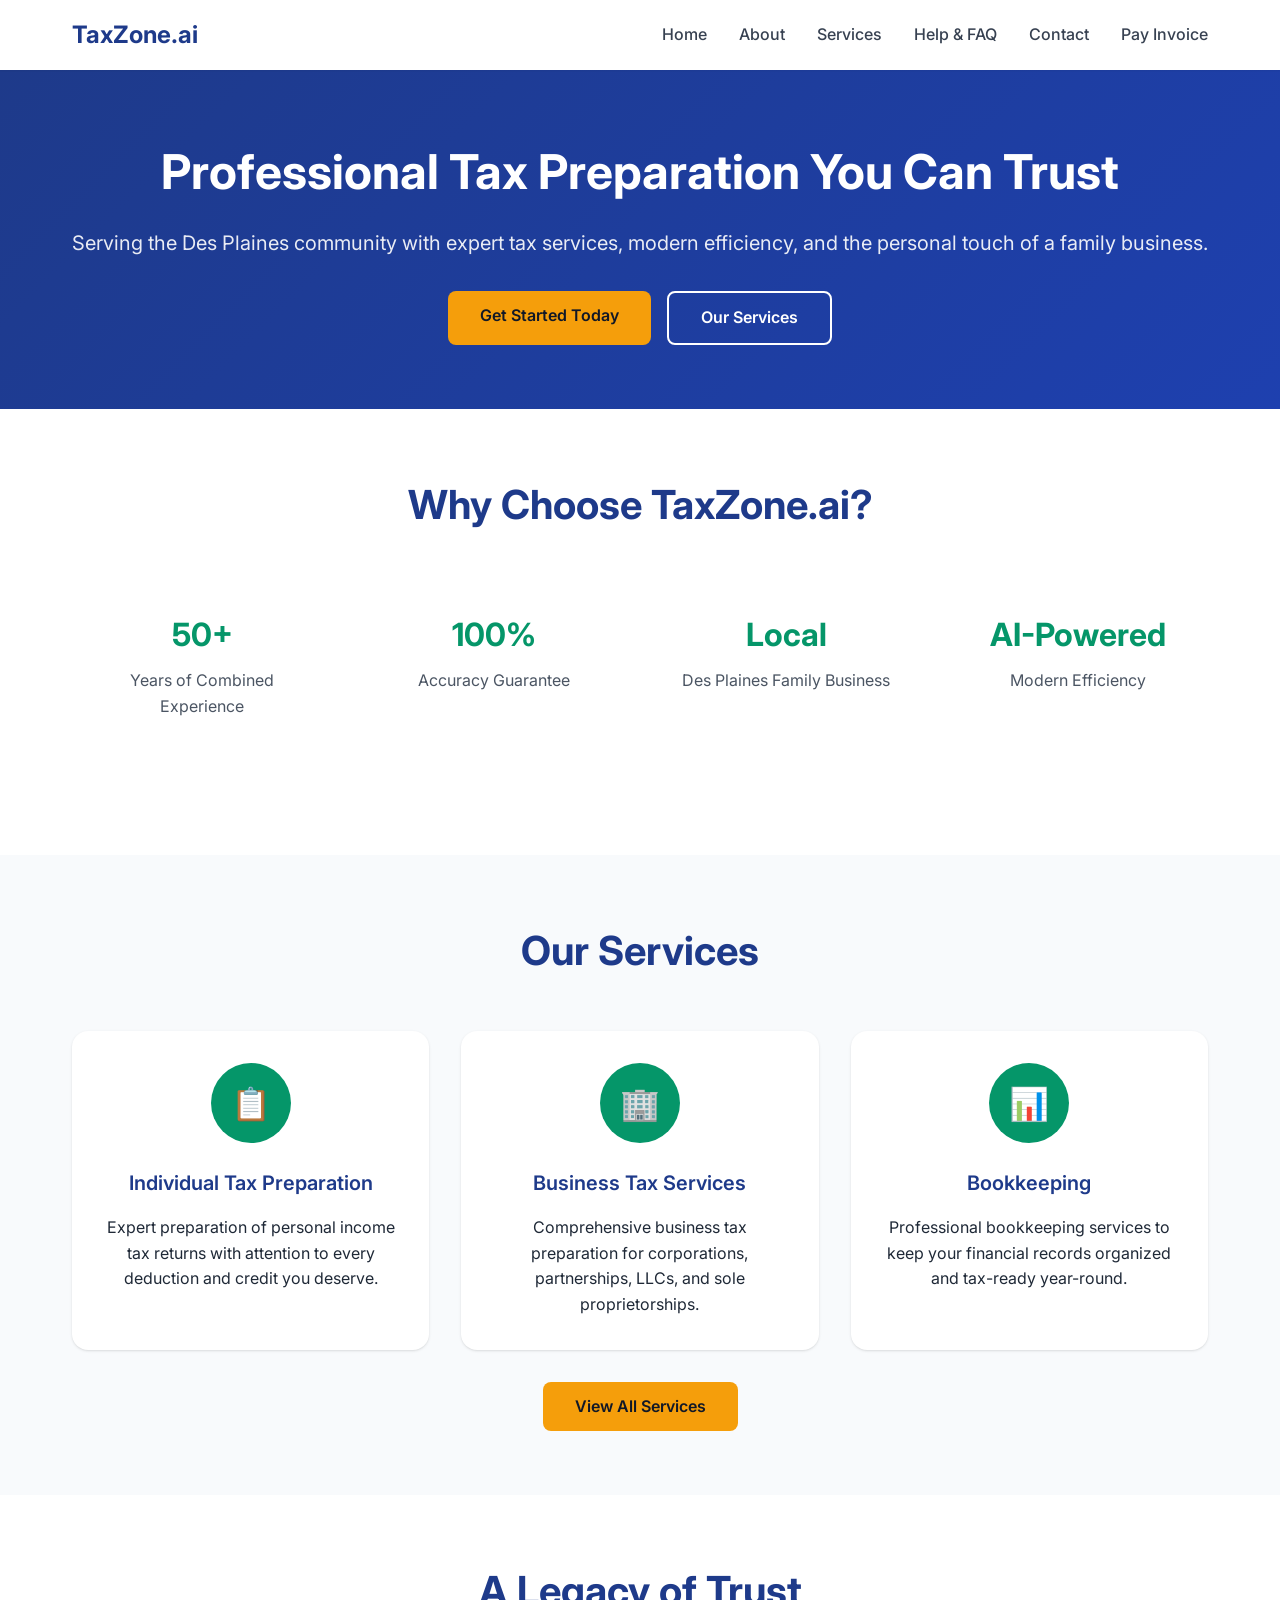
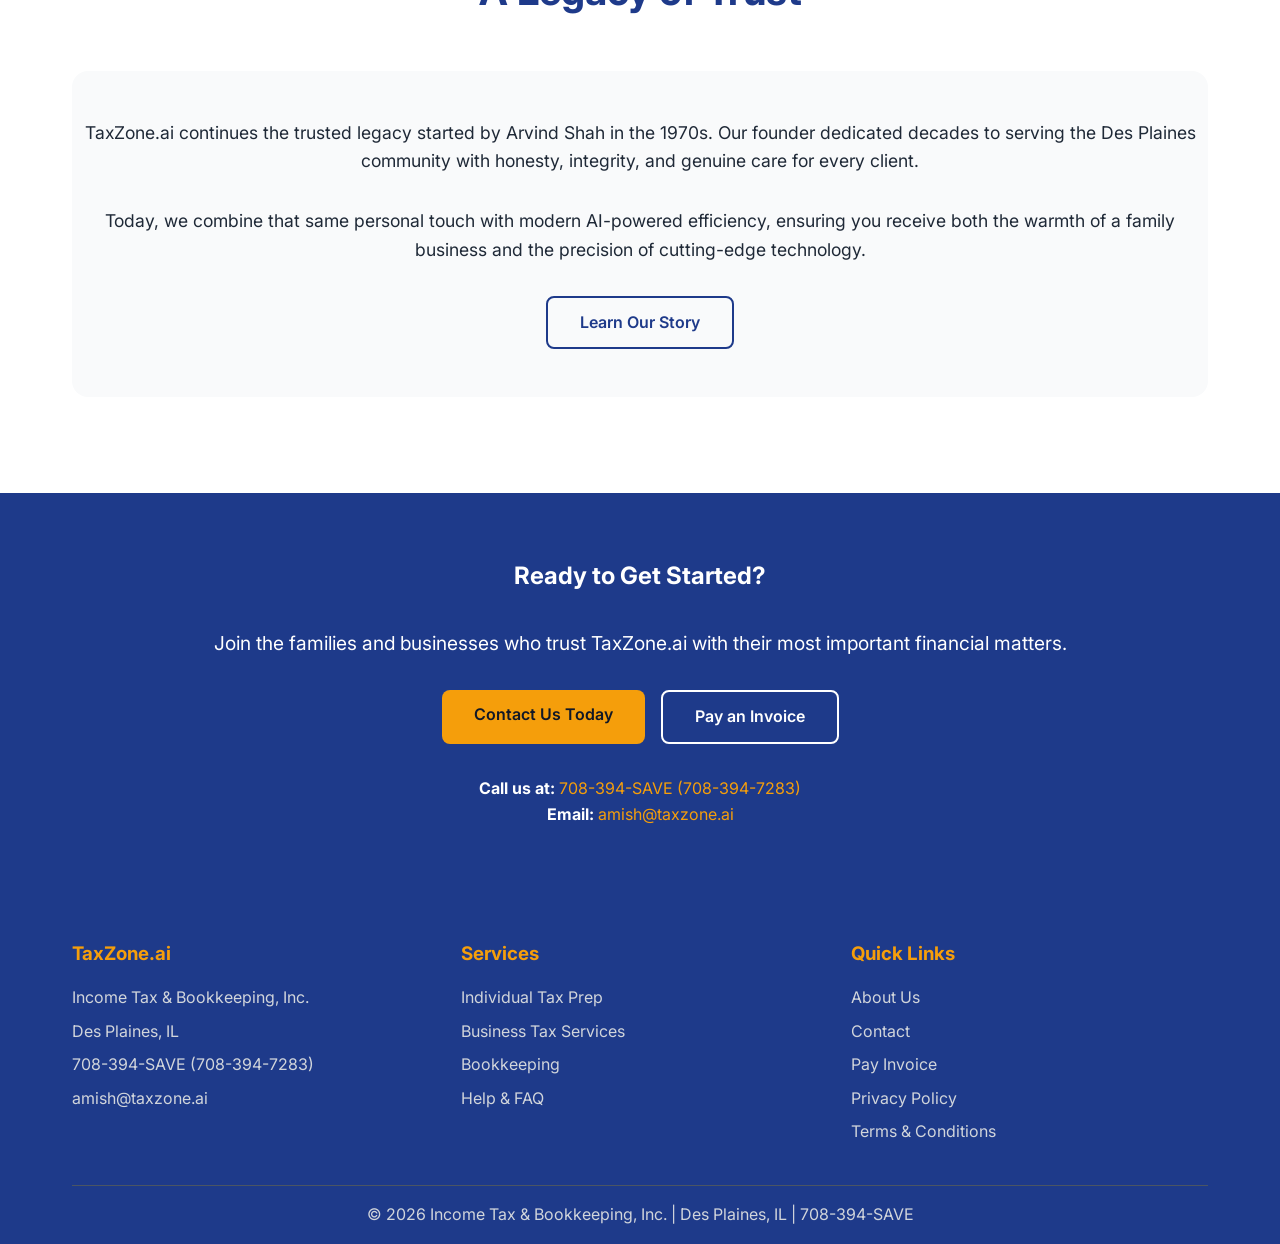
==== index.html @ b4dc51b7 "Initial taxzone.ai website" ====
<!DOCTYPE html>
<html lang="en">
<head>
    <meta charset="UTF-8">
    <meta name="viewport" content="width=device-width, initial-scale=1.0">
    <title>TaxZone.ai - Professional Tax Preparation in Des Plaines, IL | Income Tax & Bookkeeping, Inc.</title>
    <meta name="description" content="Professional tax preparation services in Des Plaines, IL. Individual taxes, business taxes, and bookkeeping by Income Tax & Bookkeeping, Inc. Call 708-394-SAVE.">
    <link rel="stylesheet" href="css/style.css">
</head>
<body>
    <header>
        <nav>
            <a href="index.html" class="logo">TaxZone.ai</a>
            <ul class="nav-links">
                <li><a href="index.html">Home</a></li>
                <li><a href="about.html">About</a></li>
                <li><a href="services.html">Services</a></li>
                <li><a href="help.html">Help & FAQ</a></li>
                <li><a href="contact.html">Contact</a></li>
                <li><a href="pay.html">Pay Invoice</a></li>
            </ul>
            <div class="nav-toggle" onclick="toggleNav()">
                <span></span>
                <span></span>
                <span></span>
            </div>
        </nav>
    </header>

    <main>
        <section class="hero">
            <div class="container">
                <h1>Professional Tax Preparation You Can Trust</h1>
                <p>Serving the Des Plaines community with expert tax services, modern efficiency, and the personal touch of a family business.</p>
                <div class="cta-buttons">
                    <a href="contact.html" class="btn btn-primary">Get Started Today</a>
                    <a href="services.html" class="btn btn-secondary">Our Services</a>
                </div>
            </div>
        </section>

        <section class="section">
            <div class="container">
                <h2 class="section-title">Why Choose TaxZone.ai?</h2>
                <div class="trust-signals">
                    <div class="trust-item">
                        <h4>50+</h4>
                        <p>Years of Combined Experience</p>
                    </div>
                    <div class="trust-item">
                        <h4>100%</h4>
                        <p>Accuracy Guarantee</p>
                    </div>
                    <div class="trust-item">
                        <h4>Local</h4>
                        <p>Des Plaines Family Business</p>
                    </div>
                    <div class="trust-item">
                        <h4>AI-Powered</h4>
                        <p>Modern Efficiency</p>
                    </div>
                </div>
            </div>
        </section>

        <section class="section" style="background: var(--light-bg);">
            <div class="container">
                <h2 class="section-title">Our Services</h2>
                <div class="services-grid">
                    <div class="service-card">
                        <div class="service-icon">📋</div>
                        <h3>Individual Tax Preparation</h3>
                        <p>Expert preparation of personal income tax returns with attention to every deduction and credit you deserve.</p>
                    </div>
                    <div class="service-card">
                        <div class="service-icon">🏢</div>
                        <h3>Business Tax Services</h3>
                        <p>Comprehensive business tax preparation for corporations, partnerships, LLCs, and sole proprietorships.</p>
                    </div>
                    <div class="service-card">
                        <div class="service-icon">📊</div>
                        <h3>Bookkeeping</h3>
                        <p>Professional bookkeeping services to keep your financial records organized and tax-ready year-round.</p>
                    </div>
                </div>
                <div class="text-center mt-4">
                    <a href="services.html" class="btn btn-primary">View All Services</a>
                </div>
            </div>
        </section>

        <section class="section">
            <div class="container">
                <h2 class="section-title">A Legacy of Trust</h2>
                <div class="memorial" style="text-align: center;">
                    <p style="font-size: 1.1rem; margin-bottom: 2rem;">TaxZone.ai continues the trusted legacy started by Arvind Shah in the 1970s. Our founder dedicated decades to serving the Des Plaines community with honesty, integrity, and genuine care for every client.</p>
                    <p style="font-size: 1.1rem; margin-bottom: 2rem;">Today, we combine that same personal touch with modern AI-powered efficiency, ensuring you receive both the warmth of a family business and the precision of cutting-edge technology.</p>
                    <a href="about.html" class="btn btn-secondary" style="color: var(--primary-navy); border-color: var(--primary-navy);">Learn Our Story</a>
                </div>
            </div>
        </section>

        <section class="section" style="background: var(--primary-navy); color: white;">
            <div class="container text-center">
                <h2 style="color: white; margin-bottom: 2rem;">Ready to Get Started?</h2>
                <p style="font-size: 1.2rem; margin-bottom: 2rem;">Join the families and businesses who trust TaxZone.ai with their most important financial matters.</p>
                <div class="cta-buttons">
                    <a href="contact.html" class="btn btn-primary">Contact Us Today</a>
                    <a href="pay.html" class="btn btn-secondary">Pay an Invoice</a>
                </div>
                <div style="margin-top: 2rem;">
                    <p><strong>Call us at:</strong> <a href="tel:7083947283" style="color: var(--accent-gold); text-decoration: none;">708-394-SAVE (708-394-7283)</a></p>
                    <p><strong>Email:</strong> <a href="mailto:amish@taxzone.ai" style="color: var(--accent-gold); text-decoration: none;">amish@taxzone.ai</a></p>
                </div>
            </div>
        </section>
    </main>

    <footer>
        <div class="container">
            <div class="footer-content">
                <div class="footer-section">
                    <h3>TaxZone.ai</h3>
                    <p>Income Tax & Bookkeeping, Inc.</p>
                    <p>Des Plaines, IL</p>
                    <p>708-394-SAVE (708-394-7283)</p>
                    <a href="mailto:amish@taxzone.ai">amish@taxzone.ai</a>
                </div>
                <div class="footer-section">
                    <h3>Services</h3>
                    <a href="services.html">Individual Tax Prep</a>
                    <a href="services.html">Business Tax Services</a>
                    <a href="services.html">Bookkeeping</a>
                    <a href="help.html">Help & FAQ</a>
                </div>
                <div class="footer-section">
                    <h3>Quick Links</h3>
                    <a href="about.html">About Us</a>
                    <a href="contact.html">Contact</a>
                    <a href="pay.html">Pay Invoice</a>
                    <a href="privacy.html">Privacy Policy</a>
                    <a href="terms.html">Terms & Conditions</a>
                </div>
            </div>
            <div class="footer-bottom">
                <p>© 2026 Income Tax & Bookkeeping, Inc. | Des Plaines, IL | 708-394-SAVE</p>
            </div>
        </div>
    </footer>

    <script>
        function toggleNav() {
            const navLinks = document.querySelector('.nav-links');
            navLinks.classList.toggle('active');
        }

        // FAQ functionality (for other pages)
        function toggleFaq(element) {
            element.classList.toggle('active');
        }

        // Close mobile menu when clicking on a link
        document.querySelectorAll('.nav-links a').forEach(link => {
            link.addEventListener('click', () => {
                document.querySelector('.nav-links').classList.remove('active');
            });
        });
    </script>
</body>
</html>
---- css/style.css ----
@import url('https://fonts.googleapis.com/css2?family=Inter:wght@300;400;500;600;700&display=swap');

:root {
  --primary-navy: #1e3a8a;
  --primary-dark: #1e40af;
  --accent-gold: #f59e0b;
  --accent-green: #059669;
  --light-bg: #f8fafc;
  --white: #ffffff;
  --gray-50: #f9fafb;
  --gray-100: #f3f4f6;
  --gray-200: #e5e7eb;
  --gray-300: #d1d5db;
  --gray-600: #4b5563;
  --gray-700: #374151;
  --gray-800: #1f2937;
  --gray-900: #111827;
  --shadow-sm: 0 1px 2px 0 rgb(0 0 0 / 0.05);
  --shadow: 0 1px 3px 0 rgb(0 0 0 / 0.1), 0 1px 2px -1px rgb(0 0 0 / 0.1);
  --shadow-lg: 0 10px 15px -3px rgb(0 0 0 / 0.1), 0 4px 6px -4px rgb(0 0 0 / 0.1);
}

* {
  margin: 0;
  padding: 0;
  box-sizing: border-box;
}

body {
  font-family: 'Inter', -apple-system, BlinkMacSystemFont, 'Segoe UI', Roboto, sans-serif;
  line-height: 1.6;
  color: var(--gray-800);
  background-color: var(--white);
}

/* Header & Navigation */
header {
  background: var(--white);
  box-shadow: var(--shadow-sm);
  position: sticky;
  top: 0;
  z-index: 100;
}

nav {
  max-width: 1200px;
  margin: 0 auto;
  padding: 1rem 2rem;
  display: flex;
  justify-content: space-between;
  align-items: center;
}

.logo {
  font-size: 1.5rem;
  font-weight: 700;
  color: var(--primary-navy);
  text-decoration: none;
}

.nav-links {
  display: flex;
  list-style: none;
  gap: 2rem;
}

.nav-links a {
  color: var(--gray-700);
  text-decoration: none;
  font-weight: 500;
  transition: color 0.3s ease;
}

.nav-links a:hover {
  color: var(--primary-navy);
}

.nav-toggle {
  display: none;
  flex-direction: column;
  cursor: pointer;
}

.nav-toggle span {
  width: 25px;
  height: 3px;
  background: var(--gray-700);
  margin: 3px 0;
  transition: 0.3s;
}

/* Main Content */
main {
  min-height: calc(100vh - 140px);
}

.container {
  max-width: 1200px;
  margin: 0 auto;
  padding: 0 2rem;
}

/* Hero Section */
.hero {
  background: linear-gradient(135deg, var(--primary-navy) 0%, var(--primary-dark) 100%);
  color: var(--white);
  padding: 4rem 0;
  text-align: center;
}

.hero h1 {
  font-size: 3rem;
  font-weight: 700;
  margin-bottom: 1rem;
}

.hero p {
  font-size: 1.25rem;
  margin-bottom: 2rem;
  opacity: 0.9;
}

.cta-buttons {
  display: flex;
  gap: 1rem;
  justify-content: center;
  flex-wrap: wrap;
}

.btn {
  display: inline-block;
  padding: 0.75rem 2rem;
  border-radius: 0.5rem;
  text-decoration: none;
  font-weight: 600;
  text-align: center;
  transition: all 0.3s ease;
  cursor: pointer;
  border: none;
}

.btn-primary {
  background: var(--accent-gold);
  color: var(--gray-900);
}

.btn-primary:hover {
  background: #d97706;
  transform: translateY(-2px);
}

.btn-secondary {
  background: transparent;
  color: var(--white);
  border: 2px solid var(--white);
}

.btn-secondary:hover {
  background: var(--white);
  color: var(--primary-navy);
}

/* Sections */
.section {
  padding: 4rem 0;
}

.section-title {
  font-size: 2.5rem;
  font-weight: 700;
  text-align: center;
  margin-bottom: 3rem;
  color: var(--primary-navy);
}

.section-subtitle {
  font-size: 1.5rem;
  font-weight: 600;
  margin-bottom: 2rem;
  color: var(--primary-navy);
}

/* Services Grid */
.services-grid {
  display: grid;
  grid-template-columns: repeat(auto-fit, minmax(300px, 1fr));
  gap: 2rem;
  margin-top: 2rem;
}

.service-card {
  background: var(--white);
  padding: 2rem;
  border-radius: 1rem;
  box-shadow: var(--shadow);
  text-align: center;
  transition: transform 0.3s ease;
}

.service-card:hover {
  transform: translateY(-5px);
}

.service-icon {
  width: 80px;
  height: 80px;
  background: var(--accent-green);
  border-radius: 50%;
  display: flex;
  align-items: center;
  justify-content: center;
  margin: 0 auto 1.5rem;
  font-size: 2rem;
  color: var(--white);
}

.service-card h3 {
  font-size: 1.25rem;
  font-weight: 600;
  margin-bottom: 1rem;
  color: var(--primary-navy);
}

/* Memorial Section */
.memorial {
  background: var(--gray-50);
  padding: 3rem 0;
  margin: 2rem 0;
  border-radius: 1rem;
}

.memorial-content {
  display: grid;
  grid-template-columns: 200px 1fr;
  gap: 3rem;
  align-items: start;
}

.memorial-photo {
  width: 200px;
  height: 200px;
  border-radius: 50%;
  object-fit: cover;
  border: 5px solid var(--white);
  box-shadow: var(--shadow-lg);
}

.memorial-text h3 {
  color: var(--primary-navy);
  font-size: 1.5rem;
  margin-bottom: 1rem;
}

.memorial-text p {
  margin-bottom: 1rem;
  line-height: 1.7;
}

/* Contact Form */
.contact-form {
  max-width: 600px;
  margin: 2rem auto;
  background: var(--white);
  padding: 2rem;
  border-radius: 1rem;
  box-shadow: var(--shadow);
}

.form-group {
  margin-bottom: 1.5rem;
}

.form-group label {
  display: block;
  margin-bottom: 0.5rem;
  font-weight: 500;
  color: var(--gray-700);
}

.form-group input,
.form-group textarea {
  width: 100%;
  padding: 0.75rem;
  border: 2px solid var(--gray-200);
  border-radius: 0.5rem;
  font-size: 1rem;
  transition: border-color 0.3s ease;
}

.form-group input:focus,
.form-group textarea:focus {
  outline: none;
  border-color: var(--primary-navy);
}

textarea {
  resize: vertical;
  min-height: 120px;
}

/* FAQ */
.faq-item {
  background: var(--white);
  margin-bottom: 1rem;
  border-radius: 0.5rem;
  box-shadow: var(--shadow-sm);
  overflow: hidden;
}

.faq-question {
  padding: 1.5rem;
  background: var(--gray-50);
  cursor: pointer;
  display: flex;
  justify-content: space-between;
  align-items: center;
  font-weight: 600;
  color: var(--primary-navy);
}

.faq-answer {
  padding: 1.5rem;
  border-top: 1px solid var(--gray-200);
  display: none;
}

.faq-item.active .faq-answer {
  display: block;
}

/* Trust Signals */
.trust-signals {
  display: grid;
  grid-template-columns: repeat(auto-fit, minmax(250px, 1fr));
  gap: 2rem;
  margin: 3rem 0;
}

.trust-item {
  text-align: center;
  padding: 1.5rem;
}

.trust-item h4 {
  font-size: 2rem;
  font-weight: 700;
  color: var(--accent-green);
  margin-bottom: 0.5rem;
}

.trust-item p {
  color: var(--gray-600);
}

/* Footer */
footer {
  background: var(--primary-navy);
  color: var(--white);
  padding: 3rem 0 1rem;
  margin-top: auto;
}

.footer-content {
  display: grid;
  grid-template-columns: repeat(auto-fit, minmax(250px, 1fr));
  gap: 2rem;
  margin-bottom: 2rem;
}

.footer-section h3 {
  margin-bottom: 1rem;
  color: var(--accent-gold);
}

.footer-section p,
.footer-section a {
  color: var(--gray-300);
  text-decoration: none;
  margin-bottom: 0.5rem;
  display: block;
}

.footer-section a:hover {
  color: var(--white);
}

.footer-bottom {
  border-top: 1px solid var(--gray-600);
  padding-top: 1rem;
  text-align: center;
  color: var(--gray-300);
}

/* Responsive Design */
@media (max-width: 768px) {
  .nav-links {
    position: fixed;
    top: 70px;
    left: -100%;
    width: 100%;
    height: calc(100vh - 70px);
    background: var(--white);
    flex-direction: column;
    justify-content: start;
    align-items: center;
    padding-top: 2rem;
    transition: left 0.3s ease;
  }

  .nav-links.active {
    left: 0;
  }

  .nav-toggle {
    display: flex;
  }

  .hero h1 {
    font-size: 2rem;
  }

  .hero p {
    font-size: 1rem;
  }

  .cta-buttons {
    flex-direction: column;
    align-items: center;
  }

  .section-title {
    font-size: 2rem;
  }

  .memorial-content {
    grid-template-columns: 1fr;
    text-align: center;
  }

  .memorial-photo {
    margin: 0 auto;
  }

  .services-grid {
    grid-template-columns: 1fr;
  }

  .trust-signals {
    grid-template-columns: 1fr;
  }

  .footer-content {
    grid-template-columns: 1fr;
    text-align: center;
  }
}

@media (max-width: 480px) {
  .container {
    padding: 0 1rem;
  }

  nav {
    padding: 1rem;
  }

  .hero {
    padding: 2rem 0;
  }

  .section {
    padding: 2rem 0;
  }
}

/* Utility Classes */
.text-center {
  text-align: center;
}

.text-gold {
  color: var(--accent-gold);
}

.text-green {
  color: var(--accent-green);
}

.mb-2 {
  margin-bottom: 1rem;
}

.mb-4 {
  margin-bottom: 2rem;
}

.mt-4 {
  margin-top: 2rem;
}
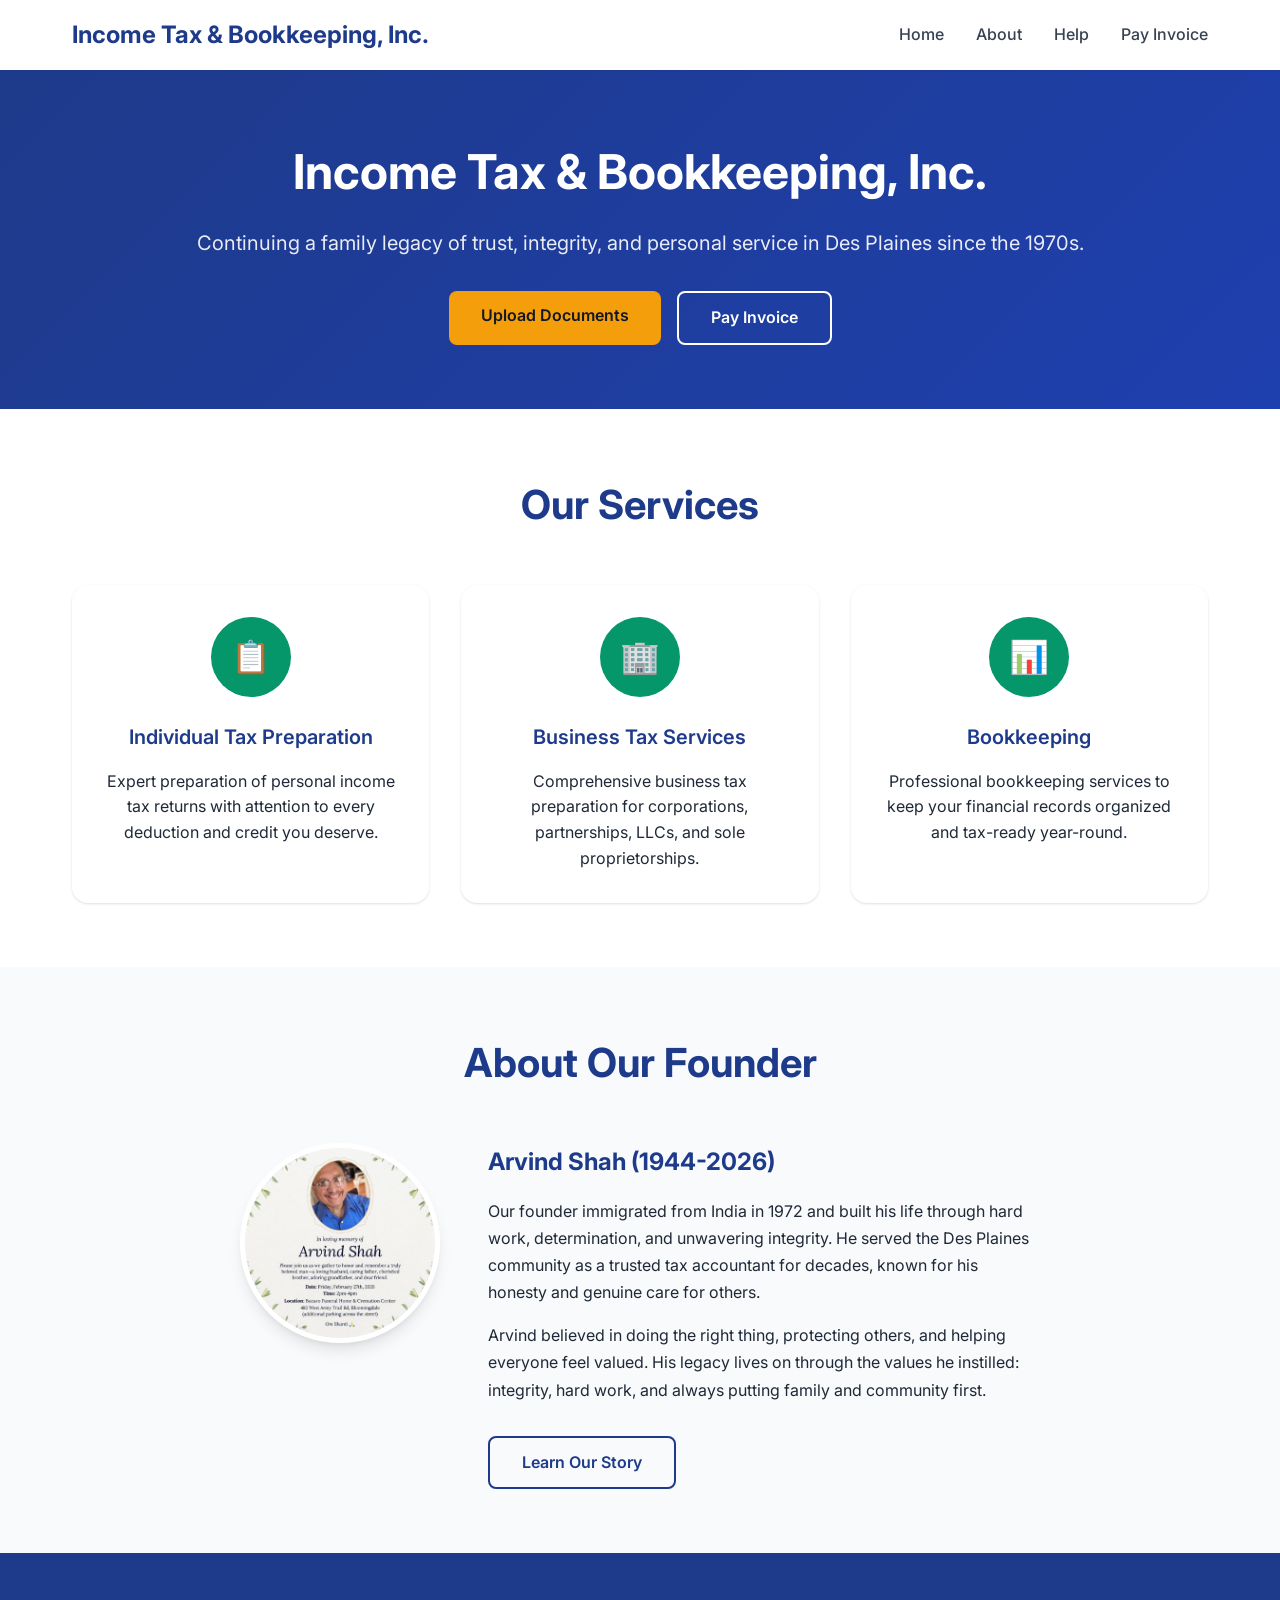
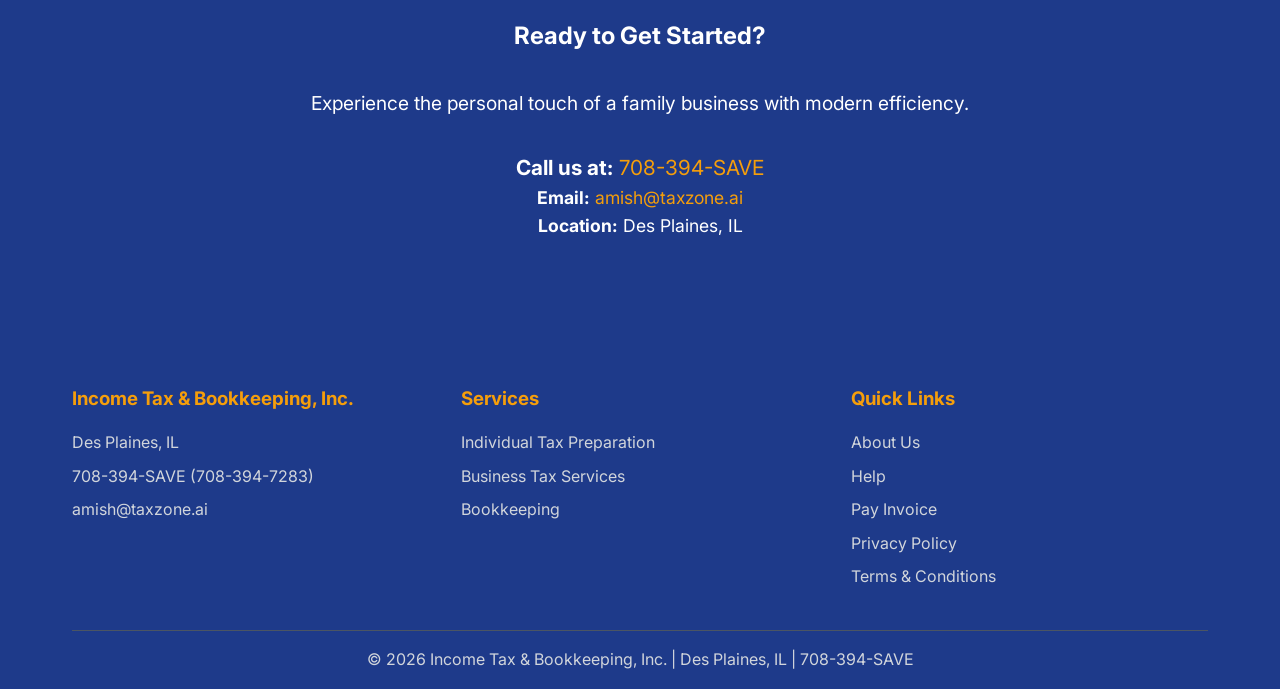
==== commit 8fa9f7ec: "Simplify website: 4 pages with clean design, client lookup form, and condensed content - Simplified " ====
--- a/index.html
+++ b/index.html
@@ -3,20 +3,18 @@
 <head>
     <meta charset="UTF-8">
     <meta name="viewport" content="width=device-width, initial-scale=1.0">
-    <title>TaxZone.ai - Professional Tax Preparation in Des Plaines, IL | Income Tax & Bookkeeping, Inc.</title>
-    <meta name="description" content="Professional tax preparation services in Des Plaines, IL. Individual taxes, business taxes, and bookkeeping by Income Tax & Bookkeeping, Inc. Call 708-394-SAVE.">
+    <title>Income Tax & Bookkeeping, Inc. | Professional Tax Services in Des Plaines, IL</title>
+    <meta name="description" content="Professional tax preparation and bookkeeping services in Des Plaines, IL. Continuing a family legacy of trusted service since the 1970s. Call 708-394-SAVE.">
     <link rel="stylesheet" href="css/style.css">
 </head>
 <body>
     <header>
         <nav>
-            <a href="index.html" class="logo">TaxZone.ai</a>
+            <a href="index.html" class="logo">Income Tax & Bookkeeping, Inc.</a>
             <ul class="nav-links">
                 <li><a href="index.html">Home</a></li>
                 <li><a href="about.html">About</a></li>
-                <li><a href="services.html">Services</a></li>
-                <li><a href="help.html">Help & FAQ</a></li>
-                <li><a href="contact.html">Contact</a></li>
+                <li><a href="help.html">Help</a></li>
                 <li><a href="pay.html">Pay Invoice</a></li>
             </ul>
             <div class="nav-toggle" onclick="toggleNav()">
@@ -30,40 +28,16 @@
     <main>
         <section class="hero">
             <div class="container">
-                <h1>Professional Tax Preparation You Can Trust</h1>
-                <p>Serving the Des Plaines community with expert tax services, modern efficiency, and the personal touch of a family business.</p>
+                <h1>Income Tax & Bookkeeping, Inc.</h1>
+                <p>Continuing a family legacy of trust, integrity, and personal service in Des Plaines since the 1970s.</p>
                 <div class="cta-buttons">
-                    <a href="contact.html" class="btn btn-primary">Get Started Today</a>
-                    <a href="services.html" class="btn btn-secondary">Our Services</a>
+                    <a href="#" class="btn btn-primary">Upload Documents</a>
+                    <a href="pay.html" class="btn btn-secondary">Pay Invoice</a>
                 </div>
             </div>
         </section>
 
         <section class="section">
-            <div class="container">
-                <h2 class="section-title">Why Choose TaxZone.ai?</h2>
-                <div class="trust-signals">
-                    <div class="trust-item">
-                        <h4>50+</h4>
-                        <p>Years of Combined Experience</p>
-                    </div>
-                    <div class="trust-item">
-                        <h4>100%</h4>
-                        <p>Accuracy Guarantee</p>
-                    </div>
-                    <div class="trust-item">
-                        <h4>Local</h4>
-                        <p>Des Plaines Family Business</p>
-                    </div>
-                    <div class="trust-item">
-                        <h4>AI-Powered</h4>
-                        <p>Modern Efficiency</p>
-                    </div>
-                </div>
-            </div>
-        </section>
-
-        <section class="section" style="background: var(--light-bg);">
             <div class="container">
                 <h2 class="section-title">Our Services</h2>
                 <div class="services-grid">
@@ -83,19 +57,20 @@
                         <p>Professional bookkeeping services to keep your financial records organized and tax-ready year-round.</p>
                     </div>
                 </div>
-                <div class="text-center mt-4">
-                    <a href="services.html" class="btn btn-primary">View All Services</a>
-                </div>
             </div>
         </section>
 
-        <section class="section">
+        <section class="section" style="background: var(--light-bg);">
             <div class="container">
-                <h2 class="section-title">A Legacy of Trust</h2>
-                <div class="memorial" style="text-align: center;">
-                    <p style="font-size: 1.1rem; margin-bottom: 2rem;">TaxZone.ai continues the trusted legacy started by Arvind Shah in the 1970s. Our founder dedicated decades to serving the Des Plaines community with honesty, integrity, and genuine care for every client.</p>
-                    <p style="font-size: 1.1rem; margin-bottom: 2rem;">Today, we combine that same personal touch with modern AI-powered efficiency, ensuring you receive both the warmth of a family business and the precision of cutting-edge technology.</p>
-                    <a href="about.html" class="btn btn-secondary" style="color: var(--primary-navy); border-color: var(--primary-navy);">Learn Our Story</a>
+                <h2 class="section-title">About Our Founder</h2>
+                <div class="memorial-content" style="display: grid; grid-template-columns: 200px 1fr; gap: 3rem; align-items: start; max-width: 800px; margin: 0 auto;">
+                    <img src="assets/arvind-shah.jpg" alt="Arvind Shah" class="memorial-photo">
+                    <div>
+                        <h3 style="color: var(--primary-navy); font-size: 1.5rem; margin-bottom: 1rem;">Arvind Shah (1944-2026)</h3>
+                        <p style="margin-bottom: 1rem; line-height: 1.7;">Our founder immigrated from India in 1972 and built his life through hard work, determination, and unwavering integrity. He served the Des Plaines community as a trusted tax accountant for decades, known for his honesty and genuine care for others.</p>
+                        <p style="margin-bottom: 2rem; line-height: 1.7;">Arvind believed in doing the right thing, protecting others, and helping everyone feel valued. His legacy lives on through the values he instilled: integrity, hard work, and always putting family and community first.</p>
+                        <a href="about.html" class="btn btn-secondary" style="color: var(--primary-navy); border-color: var(--primary-navy);">Learn Our Story</a>
+                    </div>
                 </div>
             </div>
         </section>
@@ -103,14 +78,11 @@
         <section class="section" style="background: var(--primary-navy); color: white;">
             <div class="container text-center">
                 <h2 style="color: white; margin-bottom: 2rem;">Ready to Get Started?</h2>
-                <p style="font-size: 1.2rem; margin-bottom: 2rem;">Join the families and businesses who trust TaxZone.ai with their most important financial matters.</p>
-                <div class="cta-buttons">
-                    <a href="contact.html" class="btn btn-primary">Contact Us Today</a>
-                    <a href="pay.html" class="btn btn-secondary">Pay an Invoice</a>
-                </div>
-                <div style="margin-top: 2rem;">
-                    <p><strong>Call us at:</strong> <a href="tel:7083947283" style="color: var(--accent-gold); text-decoration: none;">708-394-SAVE (708-394-7283)</a></p>
-                    <p><strong>Email:</strong> <a href="mailto:amish@taxzone.ai" style="color: var(--accent-gold); text-decoration: none;">amish@taxzone.ai</a></p>
+                <p style="font-size: 1.2rem; margin-bottom: 2rem;">Experience the personal touch of a family business with modern efficiency.</p>
+                <div style="margin-bottom: 2rem;">
+                    <p style="font-size: 1.3rem;"><strong>Call us at:</strong> <a href="tel:7083947283" style="color: var(--accent-gold); text-decoration: none;">708-394-SAVE</a></p>
+                    <p style="font-size: 1.1rem;"><strong>Email:</strong> <a href="mailto:amish@taxzone.ai" style="color: var(--accent-gold); text-decoration: none;">amish@taxzone.ai</a></p>
+                    <p style="font-size: 1.1rem;"><strong>Location:</strong> Des Plaines, IL</p>
                 </div>
             </div>
         </section>
@@ -120,23 +92,21 @@
         <div class="container">
             <div class="footer-content">
                 <div class="footer-section">
-                    <h3>TaxZone.ai</h3>
-                    <p>Income Tax & Bookkeeping, Inc.</p>
+                    <h3>Income Tax & Bookkeeping, Inc.</h3>
                     <p>Des Plaines, IL</p>
                     <p>708-394-SAVE (708-394-7283)</p>
                     <a href="mailto:amish@taxzone.ai">amish@taxzone.ai</a>
                 </div>
                 <div class="footer-section">
                     <h3>Services</h3>
-                    <a href="services.html">Individual Tax Prep</a>
-                    <a href="services.html">Business Tax Services</a>
-                    <a href="services.html">Bookkeeping</a>
-                    <a href="help.html">Help & FAQ</a>
+                    <p>Individual Tax Preparation</p>
+                    <p>Business Tax Services</p>
+                    <p>Bookkeeping</p>
                 </div>
                 <div class="footer-section">
                     <h3>Quick Links</h3>
                     <a href="about.html">About Us</a>
-                    <a href="contact.html">Contact</a>
+                    <a href="help.html">Help</a>
                     <a href="pay.html">Pay Invoice</a>
                     <a href="privacy.html">Privacy Policy</a>
                     <a href="terms.html">Terms & Conditions</a>
@@ -154,11 +124,6 @@
             navLinks.classList.toggle('active');
         }
 
-        // FAQ functionality (for other pages)
-        function toggleFaq(element) {
-            element.classList.toggle('active');
-        }
-
         // Close mobile menu when clicking on a link
         document.querySelectorAll('.nav-links a').forEach(link => {
             link.addEventListener('click', () => {
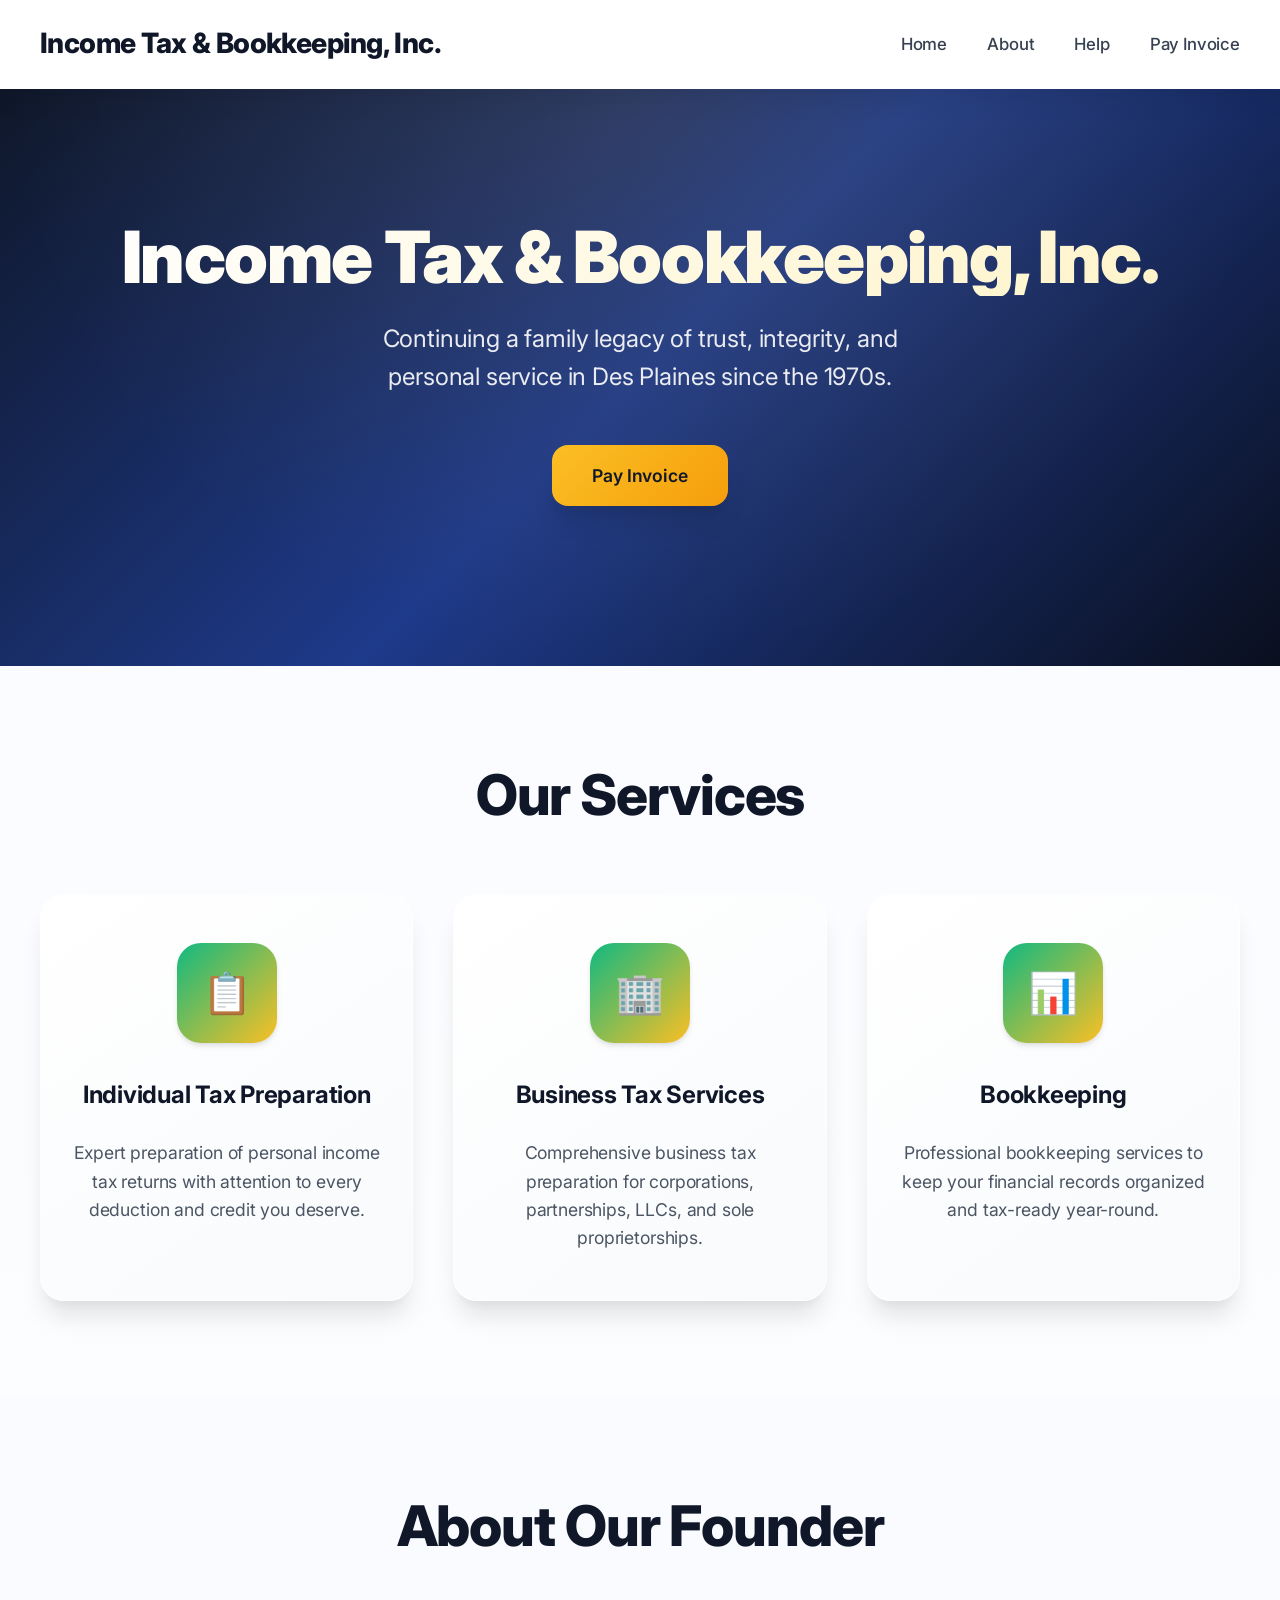
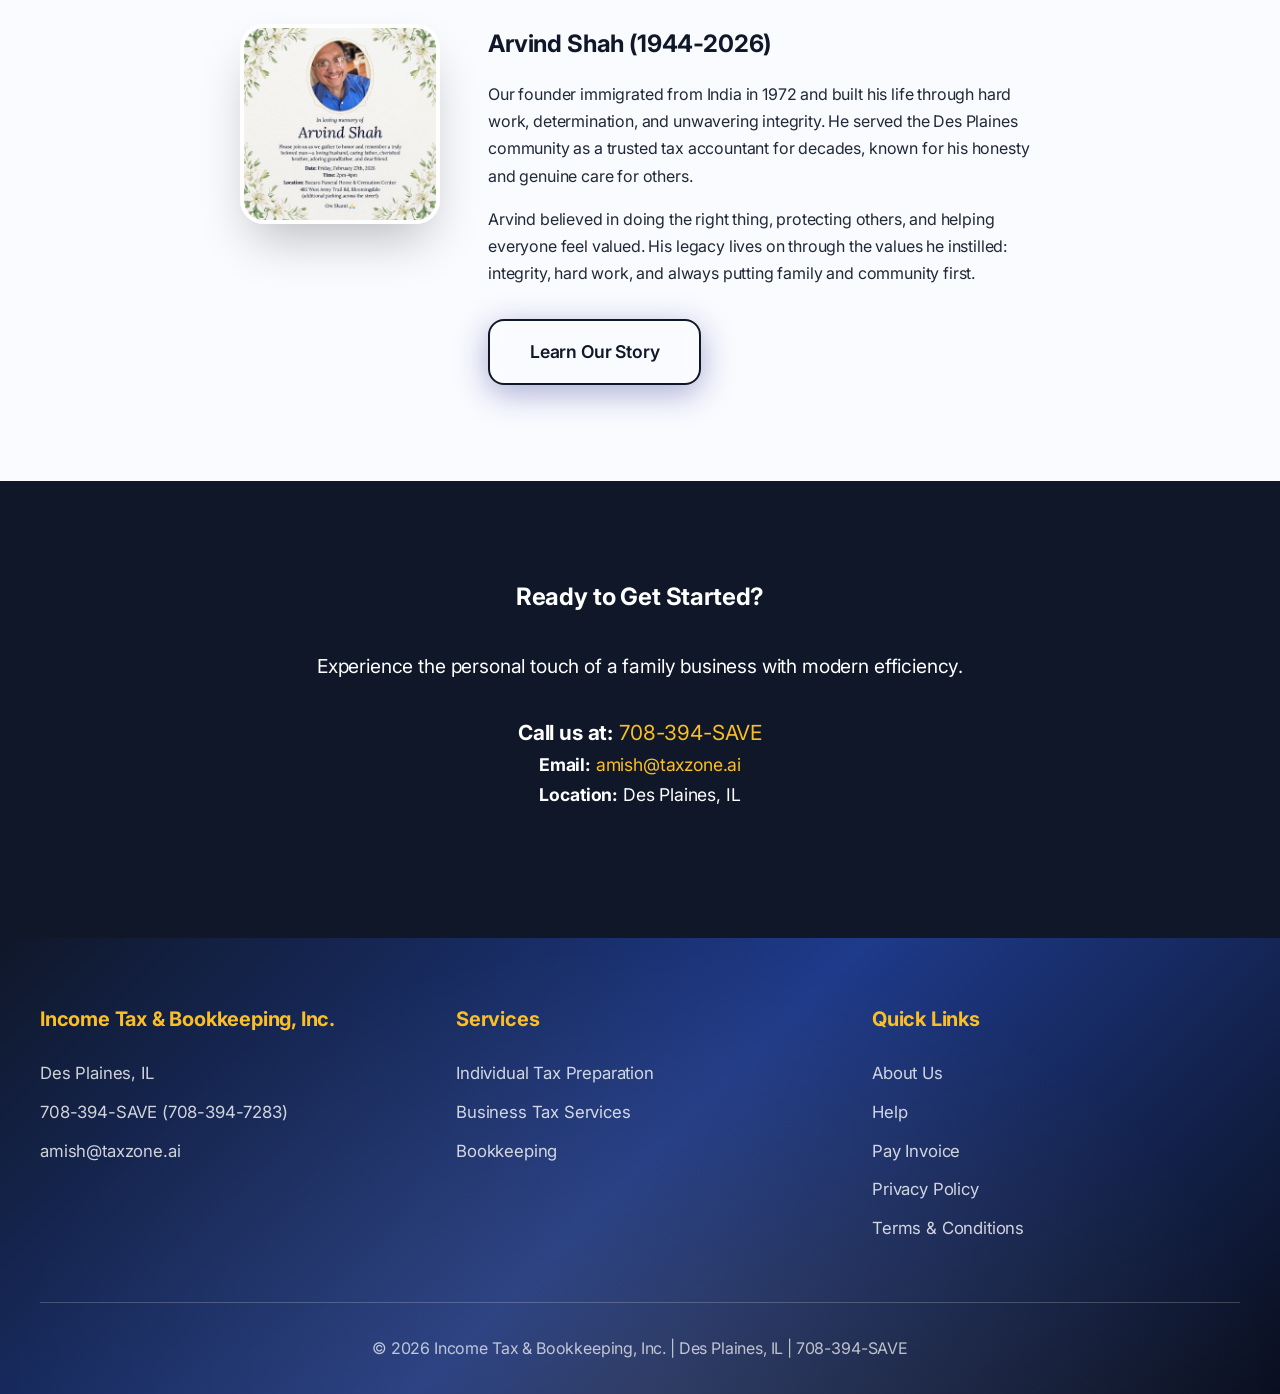
==== commit 75b7818a: "Modernize website design: 2026 redesign with glass morphism, modern typography, and removed upload b" ====
--- a/index.html
+++ b/index.html
@@ -31,8 +31,7 @@
                 <h1>Income Tax & Bookkeeping, Inc.</h1>
                 <p>Continuing a family legacy of trust, integrity, and personal service in Des Plaines since the 1970s.</p>
                 <div class="cta-buttons">
-                    <a href="#" class="btn btn-primary">Upload Documents</a>
-                    <a href="pay.html" class="btn btn-secondary">Pay Invoice</a>
+                    <a href="pay.html" class="btn btn-primary">Pay Invoice</a>
                 </div>
             </div>
         </section>
--- a/css/style.css
+++ b/css/style.css
@@ -1,23 +1,51 @@
-@import url('https://fonts.googleapis.com/css2?family=Inter:wght@300;400;500;600;700&display=swap');
+@import url('https://fonts.googleapis.com/css2?family=Inter:wght@300;400;500;600;700;800;900&display=swap');
 
 :root {
-  --primary-navy: #1e3a8a;
-  --primary-dark: #1e40af;
-  --accent-gold: #f59e0b;
-  --accent-green: #059669;
-  --light-bg: #f8fafc;
+  --primary-navy: #0f1729;
+  --primary-light: #1e3a8a;
+  --primary-dark: #0a0f1e;
+  --accent-gold: #fbbf24;
+  --accent-light: #fef3c7;
+  --accent-green: #10b981;
+  --light-bg: #fafbff;
   --white: #ffffff;
+  --glass-white: rgba(255, 255, 255, 0.85);
+  --glass-navy: rgba(15, 23, 41, 0.95);
   --gray-50: #f9fafb;
   --gray-100: #f3f4f6;
   --gray-200: #e5e7eb;
   --gray-300: #d1d5db;
+  --gray-400: #9ca3af;
+  --gray-500: #6b7280;
   --gray-600: #4b5563;
   --gray-700: #374151;
   --gray-800: #1f2937;
   --gray-900: #111827;
-  --shadow-sm: 0 1px 2px 0 rgb(0 0 0 / 0.05);
-  --shadow: 0 1px 3px 0 rgb(0 0 0 / 0.1), 0 1px 2px -1px rgb(0 0 0 / 0.1);
-  --shadow-lg: 0 10px 15px -3px rgb(0 0 0 / 0.1), 0 4px 6px -4px rgb(0 0 0 / 0.1);
+  
+  /* Modern shadows */
+  --shadow-sm: 0 1px 2px 0 rgba(0, 0, 0, 0.05);
+  --shadow: 0 4px 6px -1px rgba(0, 0, 0, 0.1), 0 2px 4px -1px rgba(0, 0, 0, 0.06);
+  --shadow-lg: 0 20px 25px -5px rgba(0, 0, 0, 0.1), 0 10px 10px -5px rgba(0, 0, 0, 0.04);
+  --shadow-xl: 0 25px 50px -12px rgba(0, 0, 0, 0.25);
+  --shadow-inner: inset 0 2px 4px 0 rgba(0, 0, 0, 0.06);
+  
+  /* Glass morphism */
+  --glass-bg: rgba(255, 255, 255, 0.1);
+  --glass-border: rgba(255, 255, 255, 0.2);
+  --glass-shadow: 0 8px 32px 0 rgba(31, 38, 135, 0.37);
+  
+  /* Border radius */
+  --radius-sm: 0.375rem;
+  --radius: 0.5rem;
+  --radius-lg: 0.75rem;
+  --radius-xl: 1rem;
+  --radius-2xl: 1.5rem;
+  --radius-full: 9999px;
+  
+  /* Gradients */
+  --gradient-hero: linear-gradient(135deg, var(--primary-navy) 0%, var(--primary-light) 50%, var(--primary-dark) 100%);
+  --gradient-card: linear-gradient(145deg, rgba(255, 255, 255, 0.95), rgba(248, 250, 252, 0.95));
+  --gradient-glass: linear-gradient(135deg, var(--glass-bg), transparent);
 }
 
 * {
@@ -26,65 +54,109 @@
   box-sizing: border-box;
 }
 
+html {
+  scroll-behavior: smooth;
+}
+
 body {
   font-family: 'Inter', -apple-system, BlinkMacSystemFont, 'Segoe UI', Roboto, sans-serif;
-  line-height: 1.6;
+  line-height: 1.7;
   color: var(--gray-800);
-  background-color: var(--white);
+  background: linear-gradient(180deg, var(--light-bg) 0%, var(--white) 100%);
+  font-size: 16px;
+  font-weight: 400;
+  letter-spacing: -0.01em;
 }
 
 /* Header & Navigation */
 header {
-  background: var(--white);
-  box-shadow: var(--shadow-sm);
   position: sticky;
   top: 0;
-  z-index: 100;
+  z-index: 1000;
+  backdrop-filter: blur(20px);
+  -webkit-backdrop-filter: blur(20px);
+  background: var(--glass-white);
+  border-bottom: 1px solid rgba(255, 255, 255, 0.2);
+  box-shadow: 0 4px 30px rgba(0, 0, 0, 0.1);
 }
 
 nav {
-  max-width: 1200px;
+  max-width: 1400px;
   margin: 0 auto;
-  padding: 1rem 2rem;
+  padding: 1.25rem 2.5rem;
   display: flex;
   justify-content: space-between;
   align-items: center;
 }
 
 .logo {
-  font-size: 1.5rem;
-  font-weight: 700;
+  font-size: 1.75rem;
+  font-weight: 800;
   color: var(--primary-navy);
   text-decoration: none;
+  letter-spacing: -0.02em;
+  transition: all 0.3s ease;
+}
+
+.logo:hover {
+  transform: scale(1.02);
+  color: var(--primary-light);
 }
 
 .nav-links {
   display: flex;
   list-style: none;
-  gap: 2rem;
+  gap: 2.5rem;
 }
 
 .nav-links a {
   color: var(--gray-700);
   text-decoration: none;
   font-weight: 500;
-  transition: color 0.3s ease;
+  font-size: 1.05rem;
+  position: relative;
+  transition: all 0.3s ease;
+  padding: 0.5rem 0;
+}
+
+.nav-links a::after {
+  content: '';
+  position: absolute;
+  bottom: 0;
+  left: 0;
+  width: 0;
+  height: 2px;
+  background: linear-gradient(90deg, var(--accent-gold), var(--accent-green));
+  transition: width 0.3s ease;
+}
+
+.nav-links a:hover::after {
+  width: 100%;
 }
 
 .nav-links a:hover {
   color: var(--primary-navy);
+  transform: translateY(-1px);
 }
 
 .nav-toggle {
   display: none;
   flex-direction: column;
   cursor: pointer;
+  padding: 0.5rem;
+  border-radius: var(--radius);
+  transition: all 0.3s ease;
+}
+
+.nav-toggle:hover {
+  background: rgba(0, 0, 0, 0.05);
 }
 
 .nav-toggle span {
-  width: 25px;
+  width: 28px;
   height: 3px;
-  background: var(--gray-700);
+  background: var(--primary-navy);
+  border-radius: var(--radius-full);
   margin: 3px 0;
   transition: 0.3s;
 }
@@ -95,138 +167,239 @@
 }
 
 .container {
-  max-width: 1200px;
+  max-width: 1400px;
   margin: 0 auto;
-  padding: 0 2rem;
+  padding: 0 2.5rem;
 }
 
 /* Hero Section */
 .hero {
-  background: linear-gradient(135deg, var(--primary-navy) 0%, var(--primary-dark) 100%);
+  background: var(--gradient-hero);
   color: var(--white);
-  padding: 4rem 0;
+  padding: 8rem 0 10rem;
   text-align: center;
+  position: relative;
+  overflow: hidden;
+}
+
+.hero::before {
+  content: '';
+  position: absolute;
+  top: 0;
+  left: 0;
+  right: 0;
+  bottom: 0;
+  background: radial-gradient(ellipse at top center, rgba(251, 191, 36, 0.1) 0%, transparent 70%);
+  pointer-events: none;
+}
+
+.hero .container {
+  position: relative;
+  z-index: 2;
 }
 
 .hero h1 {
-  font-size: 3rem;
-  font-weight: 700;
-  margin-bottom: 1rem;
+  font-size: clamp(2.5rem, 6vw, 4.5rem);
+  font-weight: 900;
+  margin-bottom: 1.5rem;
+  letter-spacing: -0.02em;
+  line-height: 1.1;
+  background: linear-gradient(135deg, var(--white) 0%, var(--accent-light) 100%);
+  -webkit-background-clip: text;
+  -webkit-text-fill-color: transparent;
+  background-clip: text;
 }
 
 .hero p {
-  font-size: 1.25rem;
-  margin-bottom: 2rem;
+  font-size: clamp(1.125rem, 2.5vw, 1.5rem);
+  margin-bottom: 3rem;
   opacity: 0.9;
+  max-width: 600px;
+  margin-left: auto;
+  margin-right: auto;
+  font-weight: 400;
+  line-height: 1.6;
 }
 
 .cta-buttons {
   display: flex;
-  gap: 1rem;
+  gap: 1.5rem;
   justify-content: center;
   flex-wrap: wrap;
 }
 
 .btn {
-  display: inline-block;
-  padding: 0.75rem 2rem;
-  border-radius: 0.5rem;
+  display: inline-flex;
+  align-items: center;
+  justify-content: center;
+  padding: 1rem 2.5rem;
+  border-radius: var(--radius-xl);
   text-decoration: none;
   font-weight: 600;
+  font-size: 1.1rem;
   text-align: center;
-  transition: all 0.3s ease;
+  transition: all 0.3s cubic-bezier(0.4, 0, 0.2, 1);
   cursor: pointer;
   border: none;
+  position: relative;
+  overflow: hidden;
+  letter-spacing: -0.01em;
+}
+
+.btn::before {
+  content: '';
+  position: absolute;
+  top: 0;
+  left: -100%;
+  width: 100%;
+  height: 100%;
+  background: linear-gradient(90deg, transparent, rgba(255, 255, 255, 0.2), transparent);
+  transition: left 0.6s ease;
+}
+
+.btn:hover::before {
+  left: 100%;
 }
 
 .btn-primary {
-  background: var(--accent-gold);
+  background: linear-gradient(135deg, var(--accent-gold) 0%, #f59e0b 100%);
   color: var(--gray-900);
+  box-shadow: var(--shadow-lg);
 }
 
 .btn-primary:hover {
-  background: #d97706;
-  transform: translateY(-2px);
+  background: linear-gradient(135deg, #f59e0b 0%, #d97706 100%);
+  transform: translateY(-3px) scale(1.02);
+  box-shadow: var(--shadow-xl);
 }
 
 .btn-secondary {
-  background: transparent;
+  background: var(--glass-bg);
+  backdrop-filter: blur(10px);
+  -webkit-backdrop-filter: blur(10px);
   color: var(--white);
-  border: 2px solid var(--white);
+  border: 2px solid var(--glass-border);
+  box-shadow: var(--glass-shadow);
 }
 
 .btn-secondary:hover {
   background: var(--white);
   color: var(--primary-navy);
+  border-color: var(--white);
+  transform: translateY(-3px) scale(1.02);
+  box-shadow: var(--shadow-xl);
 }
 
 /* Sections */
 .section {
-  padding: 4rem 0;
+  padding: 6rem 0;
+  position: relative;
 }
 
 .section-title {
-  font-size: 2.5rem;
+  font-size: clamp(2rem, 5vw, 3.5rem);
+  font-weight: 800;
+  text-align: center;
+  margin-bottom: 4rem;
+  color: var(--primary-navy);
+  letter-spacing: -0.02em;
+  line-height: 1.2;
+}
+
+.section-subtitle {
+  font-size: clamp(1.25rem, 3vw, 2rem);
   font-weight: 700;
-  text-align: center;
-  margin-bottom: 3rem;
+  margin-bottom: 2.5rem;
   color: var(--primary-navy);
-}
-
-.section-subtitle {
-  font-size: 1.5rem;
-  font-weight: 600;
-  margin-bottom: 2rem;
-  color: var(--primary-navy);
+  letter-spacing: -0.01em;
 }
 
 /* Services Grid */
 .services-grid {
   display: grid;
-  grid-template-columns: repeat(auto-fit, minmax(300px, 1fr));
-  gap: 2rem;
-  margin-top: 2rem;
+  grid-template-columns: repeat(auto-fit, minmax(350px, 1fr));
+  gap: 2.5rem;
+  margin-top: 3rem;
 }
 
 .service-card {
-  background: var(--white);
-  padding: 2rem;
-  border-radius: 1rem;
-  box-shadow: var(--shadow);
+  background: var(--gradient-card);
+  padding: 3rem 2rem;
+  border-radius: var(--radius-2xl);
+  box-shadow: var(--shadow-lg);
   text-align: center;
-  transition: transform 0.3s ease;
+  transition: all 0.4s cubic-bezier(0.4, 0, 0.2, 1);
+  border: 1px solid rgba(255, 255, 255, 0.5);
+  backdrop-filter: blur(10px);
+  -webkit-backdrop-filter: blur(10px);
+  position: relative;
+  overflow: hidden;
+}
+
+.service-card::before {
+  content: '';
+  position: absolute;
+  top: 0;
+  left: 0;
+  right: 0;
+  height: 4px;
+  background: linear-gradient(90deg, var(--accent-gold), var(--accent-green));
+  opacity: 0;
+  transition: opacity 0.3s ease;
+}
+
+.service-card:hover::before {
+  opacity: 1;
 }
 
 .service-card:hover {
-  transform: translateY(-5px);
+  transform: translateY(-10px) scale(1.02);
+  box-shadow: var(--shadow-xl);
 }
 
 .service-icon {
-  width: 80px;
-  height: 80px;
-  background: var(--accent-green);
-  border-radius: 50%;
+  width: 100px;
+  height: 100px;
+  background: linear-gradient(135deg, var(--accent-green), var(--accent-gold));
+  border-radius: var(--radius-2xl);
   display: flex;
   align-items: center;
   justify-content: center;
-  margin: 0 auto 1.5rem;
-  font-size: 2rem;
+  margin: 0 auto 2rem;
+  font-size: 2.5rem;
   color: var(--white);
+  transition: transform 0.3s ease;
+  box-shadow: var(--shadow);
+}
+
+.service-card:hover .service-icon {
+  transform: scale(1.1) rotate(5deg);
 }
 
 .service-card h3 {
-  font-size: 1.25rem;
-  font-weight: 600;
-  margin-bottom: 1rem;
+  font-size: 1.5rem;
+  font-weight: 700;
+  margin-bottom: 1.5rem;
   color: var(--primary-navy);
+  letter-spacing: -0.01em;
+}
+
+.service-card p {
+  font-size: 1.1rem;
+  line-height: 1.6;
+  color: var(--gray-600);
 }
 
 /* Memorial Section */
 .memorial {
-  background: var(--gray-50);
-  padding: 3rem 0;
-  margin: 2rem 0;
-  border-radius: 1rem;
+  background: var(--gradient-card);
+  backdrop-filter: blur(10px);
+  -webkit-backdrop-filter: blur(10px);
+  padding: 4rem 3rem;
+  margin: 3rem 0;
+  border-radius: var(--radius-2xl);
+  border: 1px solid rgba(255, 255, 255, 0.3);
+  box-shadow: var(--shadow-lg);
 }
 
 .memorial-content {
@@ -239,21 +412,30 @@
 .memorial-photo {
   width: 200px;
   height: 200px;
-  border-radius: 50%;
+  border-radius: var(--radius-2xl);
   object-fit: cover;
-  border: 5px solid var(--white);
-  box-shadow: var(--shadow-lg);
+  border: 4px solid var(--white);
+  box-shadow: var(--shadow-xl);
+  transition: transform 0.3s ease;
+}
+
+.memorial-photo:hover {
+  transform: scale(1.05);
 }
 
 .memorial-text h3 {
   color: var(--primary-navy);
-  font-size: 1.5rem;
-  margin-bottom: 1rem;
+  font-size: 1.75rem;
+  font-weight: 800;
+  margin-bottom: 1.5rem;
+  letter-spacing: -0.01em;
 }
 
 .memorial-text p {
-  margin-bottom: 1rem;
-  line-height: 1.7;
+  margin-bottom: 1.5rem;
+  line-height: 1.8;
+  color: var(--gray-700);
+  font-size: 1.05rem;
 }
 
 /* Contact Form */
@@ -354,95 +536,151 @@
 
 /* Footer */
 footer {
-  background: var(--primary-navy);
+  background: var(--gradient-hero);
   color: var(--white);
-  padding: 3rem 0 1rem;
+  padding: 4rem 0 2rem;
   margin-top: auto;
+  position: relative;
+  overflow: hidden;
+}
+
+footer::before {
+  content: '';
+  position: absolute;
+  top: 0;
+  left: 0;
+  right: 0;
+  bottom: 0;
+  background: radial-gradient(ellipse at bottom center, rgba(251, 191, 36, 0.1) 0%, transparent 70%);
+  pointer-events: none;
 }
 
 .footer-content {
   display: grid;
-  grid-template-columns: repeat(auto-fit, minmax(250px, 1fr));
-  gap: 2rem;
-  margin-bottom: 2rem;
+  grid-template-columns: repeat(auto-fit, minmax(280px, 1fr));
+  gap: 3rem;
+  margin-bottom: 3rem;
+  position: relative;
+  z-index: 2;
 }
 
 .footer-section h3 {
-  margin-bottom: 1rem;
+  margin-bottom: 1.5rem;
   color: var(--accent-gold);
+  font-weight: 700;
+  font-size: 1.25rem;
+  letter-spacing: -0.01em;
 }
 
 .footer-section p,
 .footer-section a {
-  color: var(--gray-300);
+  color: rgba(255, 255, 255, 0.8);
   text-decoration: none;
-  margin-bottom: 0.5rem;
+  margin-bottom: 0.75rem;
   display: block;
+  font-size: 1.05rem;
+  line-height: 1.6;
+  transition: all 0.3s ease;
 }
 
 .footer-section a:hover {
-  color: var(--white);
+  color: var(--accent-gold);
+  transform: translateX(5px);
 }
 
 .footer-bottom {
-  border-top: 1px solid var(--gray-600);
-  padding-top: 1rem;
+  border-top: 1px solid rgba(255, 255, 255, 0.2);
+  padding-top: 2rem;
   text-align: center;
-  color: var(--gray-300);
+  color: rgba(255, 255, 255, 0.7);
+  position: relative;
+  z-index: 2;
+  font-size: 1rem;
 }
 
 /* Responsive Design */
+@media (max-width: 1024px) {
+  .container {
+    padding: 0 2rem;
+  }
+  
+  nav {
+    padding: 1rem 2rem;
+  }
+  
+  .services-grid {
+    grid-template-columns: repeat(auto-fit, minmax(300px, 1fr));
+  }
+}
+
 @media (max-width: 768px) {
   .nav-links {
     position: fixed;
-    top: 70px;
+    top: 88px;
     left: -100%;
     width: 100%;
-    height: calc(100vh - 70px);
-    background: var(--white);
+    height: calc(100vh - 88px);
+    background: var(--glass-navy);
+    backdrop-filter: blur(20px);
+    -webkit-backdrop-filter: blur(20px);
     flex-direction: column;
     justify-content: start;
     align-items: center;
-    padding-top: 2rem;
-    transition: left 0.3s ease;
+    padding-top: 3rem;
+    gap: 1.5rem;
+    transition: left 0.4s cubic-bezier(0.4, 0, 0.2, 1);
   }
 
   .nav-links.active {
     left: 0;
   }
 
+  .nav-links a {
+    color: var(--white);
+    font-size: 1.25rem;
+    padding: 1rem 2rem;
+    border-radius: var(--radius-lg);
+    transition: all 0.3s ease;
+  }
+
+  .nav-links a:hover {
+    background: var(--glass-bg);
+    color: var(--accent-gold);
+  }
+
   .nav-toggle {
     display: flex;
   }
 
-  .hero h1 {
-    font-size: 2rem;
-  }
-
-  .hero p {
-    font-size: 1rem;
+  .hero {
+    padding: 5rem 0 6rem;
   }
 
   .cta-buttons {
     flex-direction: column;
     align-items: center;
-  }
-
-  .section-title {
-    font-size: 2rem;
+    gap: 1rem;
   }
 
   .memorial-content {
-    grid-template-columns: 1fr;
-    text-align: center;
+    grid-template-columns: 1fr !important;
+    text-align: center !important;
+    gap: 2rem !important;
   }
 
   .memorial-photo {
     margin: 0 auto;
+    width: 150px;
+    height: 150px;
   }
 
   .services-grid {
     grid-template-columns: 1fr;
+    gap: 2rem;
+  }
+
+  .service-card {
+    padding: 2.5rem 2rem;
   }
 
   .trust-signals {
@@ -453,6 +691,46 @@
     grid-template-columns: 1fr;
     text-align: center;
   }
+  
+  .section {
+    padding: 4rem 0;
+  }
+}
+
+@media (max-width: 640px) {
+  .container {
+    padding: 0 1.5rem;
+  }
+
+  nav {
+    padding: 1rem 1.5rem;
+  }
+
+  .hero {
+    padding: 4rem 0 5rem;
+  }
+
+  .section {
+    padding: 3rem 0;
+  }
+  
+  .service-card {
+    padding: 2rem 1.5rem;
+  }
+  
+  .btn {
+    padding: 0.875rem 2rem;
+    font-size: 1rem;
+  }
+  
+  .logo {
+    font-size: 1.5rem;
+  }
+  
+  .services-grid {
+    grid-template-columns: 1fr;
+    gap: 1.5rem;
+  }
 }
 
 @media (max-width: 480px) {
@@ -463,14 +741,174 @@
   nav {
     padding: 1rem;
   }
+  
+  .logo {
+    font-size: 1.25rem;
+  }
 
   .hero {
-    padding: 2rem 0;
+    padding: 3rem 0 4rem;
   }
 
   .section {
-    padding: 2rem 0;
-  }
+    padding: 2.5rem 0;
+  }
+  
+  .service-card {
+    padding: 1.5rem;
+  }
+  
+  .service-icon {
+    width: 80px;
+    height: 80px;
+    font-size: 2rem;
+  }
+}
+
+/* Contact Form */
+.contact-form {
+  max-width: 600px;
+  margin: 3rem auto;
+  background: var(--gradient-card);
+  backdrop-filter: blur(10px);
+  -webkit-backdrop-filter: blur(10px);
+  padding: 3rem;
+  border-radius: var(--radius-2xl);
+  box-shadow: var(--shadow-xl);
+  border: 1px solid rgba(255, 255, 255, 0.3);
+}
+
+.form-group {
+  margin-bottom: 2rem;
+}
+
+.form-group label {
+  display: block;
+  margin-bottom: 0.75rem;
+  font-weight: 600;
+  color: var(--gray-700);
+  font-size: 1.05rem;
+}
+
+.form-group input,
+.form-group textarea {
+  width: 100%;
+  padding: 1rem 1.25rem;
+  border: 2px solid var(--gray-200);
+  border-radius: var(--radius-lg);
+  font-size: 1.05rem;
+  transition: all 0.3s ease;
+  background: var(--white);
+  font-family: inherit;
+}
+
+.form-group input:focus,
+.form-group textarea:focus {
+  outline: none;
+  border-color: var(--primary-light);
+  box-shadow: 0 0 0 4px rgba(30, 58, 138, 0.1);
+  transform: translateY(-2px);
+}
+
+textarea {
+  resize: vertical;
+  min-height: 140px;
+  line-height: 1.6;
+}
+
+/* FAQ */
+.faq-item {
+  background: var(--gradient-card);
+  margin-bottom: 1.5rem;
+  border-radius: var(--radius-xl);
+  box-shadow: var(--shadow);
+  overflow: hidden;
+  border: 1px solid rgba(255, 255, 255, 0.3);
+  backdrop-filter: blur(10px);
+  -webkit-backdrop-filter: blur(10px);
+  transition: transform 0.3s ease;
+}
+
+.faq-item:hover {
+  transform: translateY(-2px);
+}
+
+.faq-question {
+  padding: 2rem;
+  background: transparent;
+  cursor: pointer;
+  display: flex;
+  justify-content: space-between;
+  align-items: center;
+  font-weight: 700;
+  color: var(--primary-navy);
+  font-size: 1.1rem;
+  transition: all 0.3s ease;
+}
+
+.faq-question:hover {
+  color: var(--primary-light);
+}
+
+.faq-answer {
+  padding: 0 2rem 2rem;
+  border-top: 1px solid rgba(0, 0, 0, 0.1);
+  display: none;
+  color: var(--gray-700);
+  line-height: 1.7;
+  font-size: 1.05rem;
+}
+
+.faq-item.active .faq-answer {
+  display: block;
+  animation: slideDown 0.3s ease;
+}
+
+@keyframes slideDown {
+  from {
+    opacity: 0;
+    transform: translateY(-10px);
+  }
+  to {
+    opacity: 1;
+    transform: translateY(0);
+  }
+}
+
+/* Trust Signals */
+.trust-signals {
+  display: grid;
+  grid-template-columns: repeat(auto-fit, minmax(280px, 1fr));
+  gap: 2.5rem;
+  margin: 4rem 0;
+}
+
+.trust-item {
+  text-align: center;
+  padding: 2rem;
+  background: var(--gradient-card);
+  border-radius: var(--radius-2xl);
+  box-shadow: var(--shadow);
+  border: 1px solid rgba(255, 255, 255, 0.3);
+  transition: transform 0.3s ease;
+}
+
+.trust-item:hover {
+  transform: translateY(-5px);
+}
+
+.trust-item h4 {
+  font-size: 2.5rem;
+  font-weight: 800;
+  color: var(--accent-green);
+  margin-bottom: 1rem;
+  letter-spacing: -0.02em;
+}
+
+.trust-item p {
+  color: var(--gray-600);
+  font-size: 1.1rem;
+  line-height: 1.6;
 }
 
 /* Utility Classes */
@@ -496,4 +934,31 @@
 
 .mt-4 {
   margin-top: 2rem;
+}
+
+/* Animations */
+@keyframes fadeInUp {
+  from {
+    opacity: 0;
+    transform: translateY(30px);
+  }
+  to {
+    opacity: 1;
+    transform: translateY(0);
+  }
+}
+
+.fade-in-up {
+  animation: fadeInUp 0.8s ease-out forwards;
+}
+
+/* Smooth scrolling for anchor links */
+html {
+  scroll-padding-top: 100px;
+}
+
+/* Focus styles for accessibility */
+*:focus-visible {
+  outline: 2px solid var(--accent-gold);
+  outline-offset: 2px;
 }
